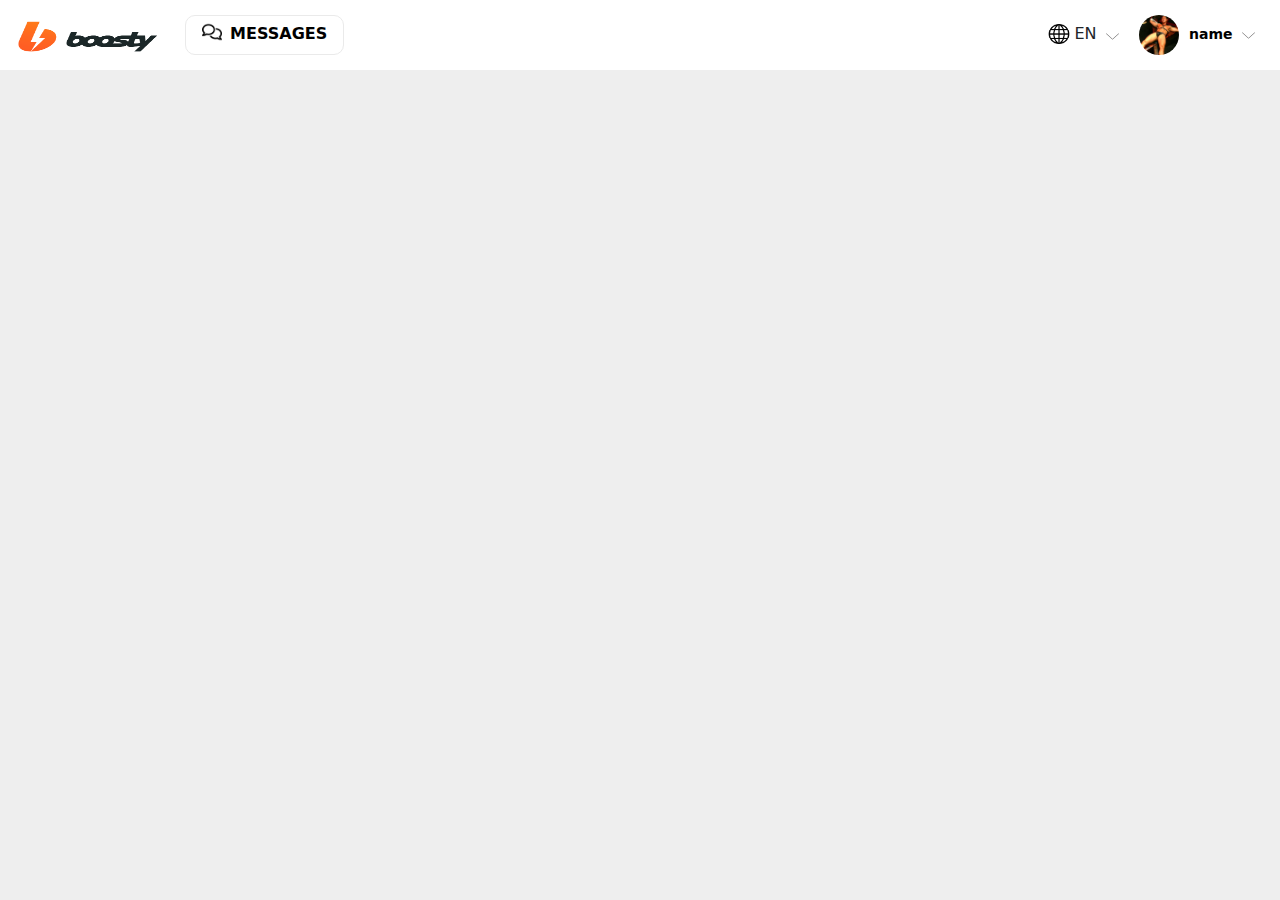
==== html/profil.html @ 9d368805 "second" ====
<!DOCTYPE html>
<html lang="en">
<head>
    <meta charset="UTF-8">
    <meta http-equiv="X-UA-Compatible" content="IE=edge">
    <meta name="viewport" content="width=device-width, initial-scale=1.0">
    <link rel="stylesheet" href="../css/header.css">
    <link href="https://cdn.jsdelivr.net/npm/bootstrap@5.3.3/dist/css/bootstrap.min.css" rel="stylesheet" integrity="sha384-QWTKZyjpPEjISv5WaRU9OFeRpok6YctnYmDr5pNlyT2bRjXh0JMhjY6hW+ALEwIH" crossorigin="anonymous">
    <link rel="stylesheet" href="../css/main.css">
    <title>Document</title>
</head>
<body>
    <header class="header" style="position: fixed; border-radius: 0.5p;">
        <div class="topmenu">
            <div class="topMenu_left menu_top">
                <img src="../images/boosty.png" alt="">
                <button type="button" class="message_top_btn font_600">
                    <a href="#" class="mess_link"><div class="messIcon"></div> MESSAGES</a>
                </button>
            </div>
            <div class="langChooser cursor" id="langChooser">
                <div class="langValue" id="langValue">
                    <img src="../images/globus.png">
                    <span id="language">EN</span>
                </div>
                <img src="../images/gray_arrow.png" id="arrow_img" class="arrow_icon">
                <div class="langs lang_none" id="langs">
                    <div class="lang_grid">
                        <div class="ru lan" id="ru">
                            <img src="../images/russianFlug.png">
                            RU
                        </div>
                        <div class="en lan" id="en">
                            <img src="../images/usaFlug.png">
                            EN
                        </div>
                    </div>
                </div>
            </div> 
            <div class="topMenu_right menu_top">
                <button type="button" class="profile_btn" id="profile_btn">
                    <div class="avatar-profile" style="background-image: url(../images/boy.jpeg);"></div>
                    <div class="mini-profile-name">
                        <span class="font_600">name</span>
                    </div>
                    <div class="arrow_profile">
                        <img src="../images/gray_arrow.png" id="arrow_profile">
                    </div>
                    <div class="mini_dropdown_menu" id="mini_dropdown_menu">
                        <div class="dropdown_top_block">
                            <div class="dropDown_item_feed items cursor">
                                <span class="spans_drop_down feed_span"><div class="feed_icon_drop_down"></div> Feed</span>
                            </div>
                            <div class="drop_down_my_subscribtions items cursor">
                                <span class="spans_drop_down subs_span"><div class="subs_drop_down_icon"></div>My sbuscribtions</span>
                            </div>
                            <div class="dropDown_acc_settings items cursor">
                                <span class="spans_drop_down settings_span"><div class="drop_down_settings"></div> Account settings</span>
                            </div>
                        </div>
                        <div class="log_out_dropdowm cursor">
                                <span class="spans_drop_down log_out_span"><div class="log_out_drop_down"></div> Log out</span>
                        </div>
                    </div>
                </button>
            </div>
        </div>
    </header>

<script src="../js/languageChooser.js"></script>
<script src="../js/Profile.js"></script>
</body>
</html>
---- css/header.css ----
header {
    width: 100%;
    background-color: #fff;
    height: 70px;
}

.topmenu {
    padding: 0 15px;
    display: inline-flex;
    width: 100%;
    margin: 15px 0;
}

.menu_top {
    height: 40px;
}

.logo {
    background-image: url(../images/boosty.svg);
    margin-right: 20px;
}

.topMenu_left img {
    width: 145px;
    height: 40px;
    margin-right: 20px;
}

.message_top_btn {
    height: 100%;
    width: auto;
    padding: 0 16px;
    background-color: #fff;
    border: 0.5px solid #eaeaea;
    border-radius: 10px;
}

.message_top_btn a {
    color: black;
    text-decoration: none;
    display: inline-flex;
}

.messIcon {
    width: 20px;
    height: 20px;
    background-repeat: no-repeat;
    background-size: 20px 20px;
    margin-right: 8px;
    background-image: url(../images/send_message.png);
}

.message_top_btn:hover .mess_link {
    color: #f15f2c;
    transition: 0.1s;
}

.message_top_btn:hover .messIcon {
    background-image: url(../images/messageHover.png);
    transition: 0.1s;
}

.signUp {
    width: 150px;
    height: 100%;
    background-color: #fff;
    border-radius: 10px;
    border: 0.5px solid #eaeaea;
    padding: 10px 20px;
    margin: 0 10px 0 0;
    font-size: 14px;
}

.signUp:hover {
    color: #f15f2c;
    transition: 0.3s;
    border-color: #c1c1c1;
}

.logIn {
    width: 150px;
    height: 100%;
    background-color: #f15f2c;
    color: #fff;
    border-radius: 10px;
    border: none;
    padding: 10px 20px;
    font-size: 14px;
}

.logIn:hover {
    background-color: #d45124;
    transition: 0.3s;
}

.langChooser {
    margin-left: auto;
    display: inline-flex;
    margin-top: auto;
    margin-bottom: auto;
    width: auto;
    height: 100%;
    margin-right: 20px;
}

.arrow_icon {
    width: 13.5px;
    height: 11px;
    margin: 8.8px 0 6px 9px;
}

.langValue img {
    margin-right: -8px;
    width: 36px;
    height: 20px;
    margin-bottom: 2px;
}

.langs {
    border-radius: 10px;
    background-color: #fff;
    padding: 5px 0;
    border: 0.5px solid #eaeaea;
    position: relative;
    width: auto;
    margin-top: 30px;
    display: none;
    position: absolute;
}

.lang_grid {
    display: grid;
}

.arrow_icon_up {
    transform: rotate(180deg);
    transition: 0.2s;
}

.arrow_icon_down {
    transform: rotate(360deg);
    transition: 0.2s;
}

.ru img {
    width: 19px;
    height: 13px;
    margin-top: auto;
    margin-bottom: auto;
    margin-right: 4px;
}

.lan {
    padding: 6px 15px;
    display: inline-flex;
    font-size: 14px;
    height: 34px;
}

.en img {
    width: 19px;
    height: 13px;
    margin-top: auto;
    margin-bottom: auto;
    margin-right: 4px;
}

.profile_btn {
    background-color: #fff;
    border: none;
    height: 40px;
    display: inline-flex;
    position: relative;
    margin-right: 10px;
}

.arrow_profile img {
    width: 13.5px;
    height: 11px;
}

.arrow_profile {
    height: 100%;
    padding-top: 8px;
    padding-bottom: 14px;
}

.mini-profile-name {
    height: 100%;
    padding: 9px 0 8px 0;
    font-size: 14px;
    margin: 0 9px 0 10px;
}

.mini-profile-name {
    font-size: 14px;
}

.avatar-profile {
    width: 40px;
    height: 40px;
    border-radius: 50%;
    background-image: cover;
    background-position: top center;
    background-size: cover;
}

.mini_dropdown_menu {
    width: 218.4px;
    position: absolute;
    height: auto;
    display: none;
    right: 0px;
    margin-top: 50px;
    border: 0.5px solid #eaeaea;
    border-radius: 10px;
    background-color: #fff;
}

.dropdown_top_block {
    padding: 6px 0;
    border-bottom: 0.5px solid #eaeaea;
}

.items {
    padding: 0px 15px 0 15px;
    height: 35px;
    align-items: center;
    display: flex;
    font-weight: 500;
    font-size: 14px;
}

.log_out_dropdowm {
    height: 50px;
    font-size: 14px;
    font-weight: 500;
    padding: 7px 15px;
    align-items: center;
    display: flex;
}

.log_out_drop_down {
    width: 18px;
    height: 18px;
    background-image: url(../images/log_out.png);
    background-size: 18px 18px;
    margin-right: 8px;
    margin-top: 2px;
}

.spans_drop_down {
    display: inline-flex;
}

.drop_down_settings {
    width: 22px;
    height: 22px;
    background-image: url(../images/drop_down_settings.png);
    background-size: 22px 22px;
    margin-right: 5px;
}


.dropDown_acc_settings:hover .drop_down_settings {
    background-image: url(../images/hovered_drop_down_settings.png);
    transition: 0.1s;
}

.dropDown_acc_settings:hover .settings_span {
    color: #f15f2c;
    transition: 0.1s;
}   

.log_out_dropdowm:hover .log_out_span {
    color: #f15f2c;
    transition: 0.1s;
}

.log_out_dropdowm:hover .log_out_drop_down {
    background-image: url(../images/hovered_log_out.png);
    transition: 0.1s;
}

.subs_drop_down_icon {
    width: 22px;
    height: 22px;
    background-image: url(../images/drop_down_users.png);
    background-size: 22px 22px;
    margin-right: 5px;
}

.drop_down_my_subscribtions:hover .subs_drop_down_icon {
    background-image: url(../images/hovered_drop_down_users.png);
    transition: 0.1s;
}

.drop_down_my_subscribtions:hover .subs_span {
    color: #f15f2c;
    transition: 0.1s;
}

.feed_icon_drop_down {
    width: 22px;
    height: 22px;
    background-image: url(../images/feed_filter_drop_down.png);
    background-size: 22px 22px;
    margin-right: 5px;
}

.dropDown_item_feed:hover .feed_icon_drop_down {
    background-image: url(../images/drop_down_feed.png);
    transition: 0.1s;
}

.dropDown_item_feed:hover .feed_span {
    color: #f15f2c;
    transition: 0.1s;
}

.becomeToCreator {
    height: 40px;
    margin-right: 20px;
}

.langChooser {
    margin-right: 20px;
}

.becomeToCreator {
    height: 100%;
    background-color: #fff;
    border-radius: 10px;
    border: 0.5px solid #eaeaea;
    padding: 10px 20px;
    margin: 0 10px 0 0;
    font-size: 14px;
}

.becomeToCreator:hover {
    color: #f15f2c;
    transition: 0.3s;
    border-color: #c1c1c1;
}
---- css/main.css ----
* {
    margin: 0;
    padding: 0;
    box-sizing: border-box!important;
}

body {
    background-color: #eee!important;
}

ul {
    list-style-type: none;
}

.cursor {
    cursor: pointer;
}

::selection {
    background: #F2D6BF;
    color: black;
    text-shadow: none;
}

::-moz-selection {
    background: #F2D6BF;
    color: #EEE;
    text-shadow: none;
}

.font_600 {
    font-weight: 600;
}

*, :after, :before {
    box-sizing: border-box;
}
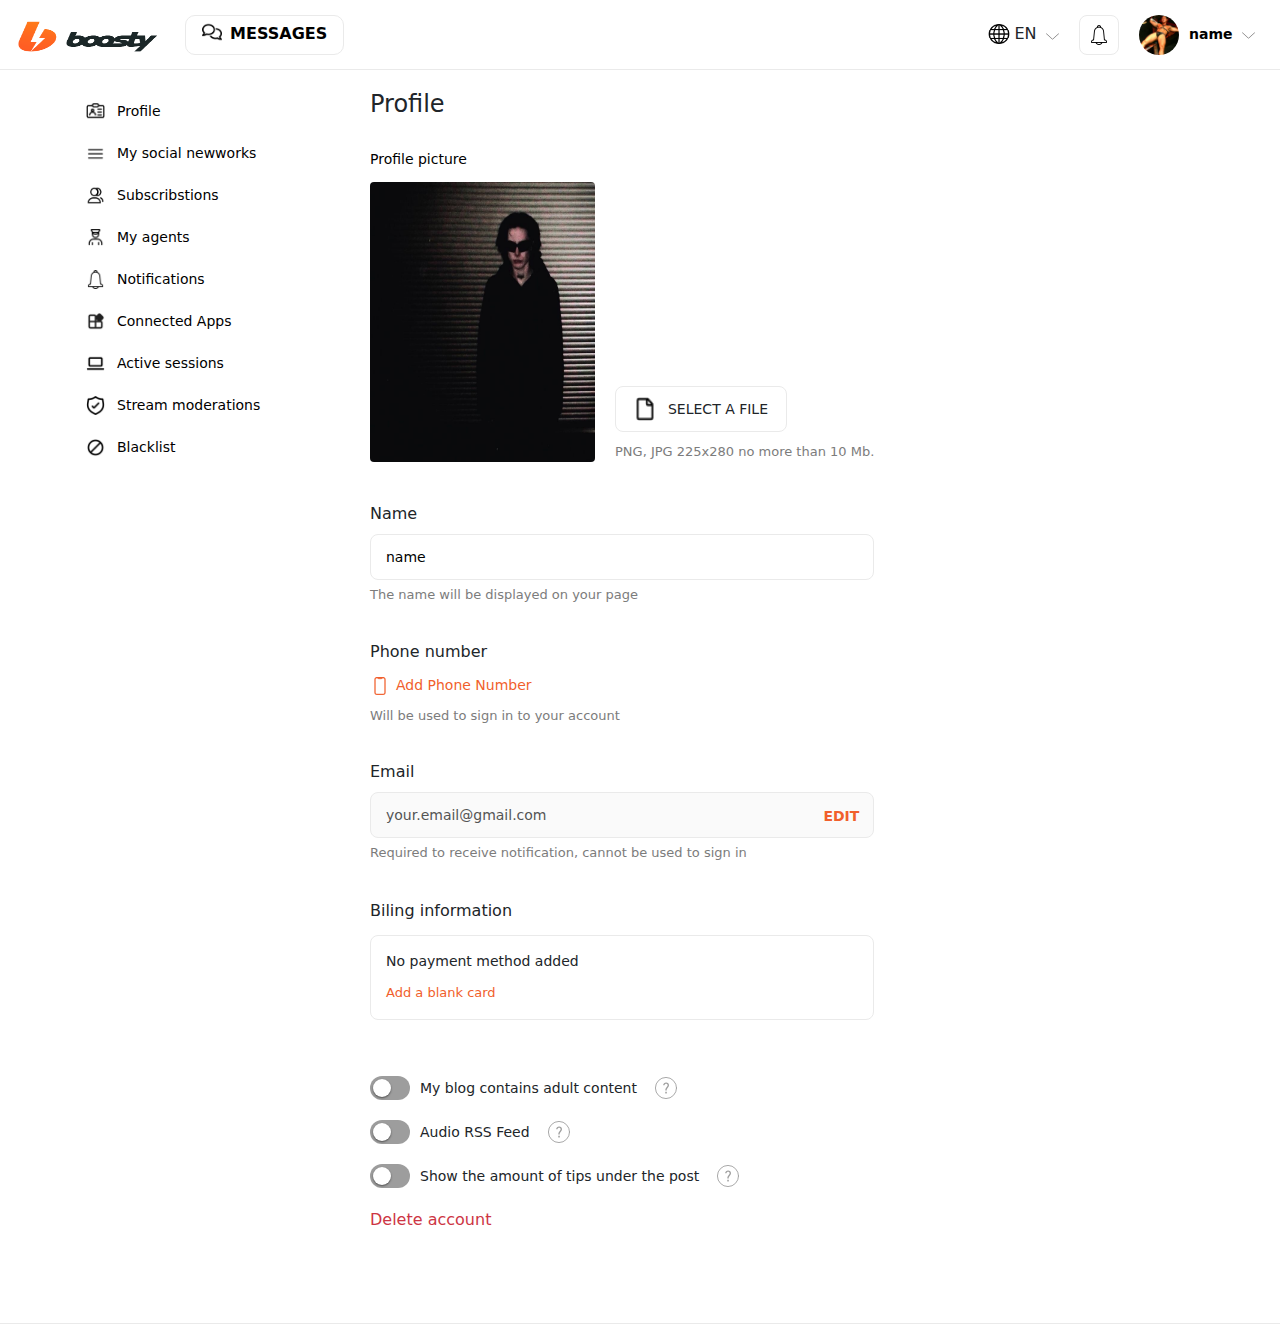
==== commit 9c067611: "second" ====
--- a/html/profil.html
+++ b/html/profil.html
@@ -5,15 +5,17 @@
     <meta http-equiv="X-UA-Compatible" content="IE=edge">
     <meta name="viewport" content="width=device-width, initial-scale=1.0">
     <link rel="stylesheet" href="../css/header.css">
+    <link rel="stylesheet" href="../css/profile.css">
     <link href="https://cdn.jsdelivr.net/npm/bootstrap@5.3.3/dist/css/bootstrap.min.css" rel="stylesheet" integrity="sha384-QWTKZyjpPEjISv5WaRU9OFeRpok6YctnYmDr5pNlyT2bRjXh0JMhjY6hW+ALEwIH" crossorigin="anonymous">
     <link rel="stylesheet" href="../css/main.css">
+    <link rel="icon" type="image/x-icon" href="../images/boosty_favicon.jpg">
     <title>Document</title>
 </head>
-<body>
-    <header class="header" style="position: fixed; border-radius: 0.5p;">
+<body style="background-color: #fff!important;">
+    <header class="header" style="border-bottom: 0.5px solid #eaeaea;">
         <div class="topmenu">
             <div class="topMenu_left menu_top">
-                <img src="../images/boosty.png" alt="">
+                <a href="../html/index.html"><img src="../images/boosty.png" alt=""></a>
                 <button type="button" class="message_top_btn font_600">
                     <a href="#" class="mess_link"><div class="messIcon"></div> MESSAGES</a>
                 </button>
@@ -37,6 +39,9 @@
                     </div>
                 </div>
             </div> 
+            <button type="button" class="buttonAlert">
+                <div class="alertIcon"></div>
+            </button>
             <div class="topMenu_right menu_top">
                 <button type="button" class="profile_btn" id="profile_btn">
                     <div class="avatar-profile" style="background-image: url(../images/boy.jpeg);"></div>
@@ -66,7 +71,154 @@
             </div>
         </div>
     </header>
-
+    <div class="mainContentblock">
+        <div class="settings_wrapper">
+            <div class="settings_menu">
+                <a href="#" id="Profile" class="profileClass"><div class="profileIcon IconsForSettings"></div> Profile</a>
+                <a href="#" id="SocialNetWork" class="SocialClass"><div class="socialIcon IconsForSettings"></div> My social newworks</a>
+                <a href="#" id="Subscribstions" class="SubClass"><div class="subIcon IconsForSettings"></div> Subscribstions</a>
+                <a href="#" id="Agents" class="AgentsClass"><div class="AgentIcon IconsForSettings"></div> My agents</a>
+                <a href="#" id="Notifications" class="NotificationsClass"><div class="NotificationIcon IconsForSettings"></div> Notifications</a>
+                <a href="#" id="Apps" class="AppsClass"><div class="AppsIcon IconsForSettings"></div> Connected Apps</a>
+                <a href="#" id="sessions" class="SessionsClass"><div class="SessionIcon IconsForSettings"></div> Active sessions</a>
+                <a href="#" id="Stream" class="StreamClass"><div class="StreamIcon IconsForSettings"></div> Stream moderations</a>
+                <a href="#" id="Blacklist" class="BlacklistClass"><div class="BlacklistIcon IconsForSettings"></div> Blacklist</a>
+            </div>
+            <form action="" method="POST" class="formSettings">
+                <div class="profileContentcontainer">
+                    <h2>Profile</h2>
+                    <div class="avatar_block_settings">
+                        <div class="avatar_blockTitle">
+                            Profile picture
+                        </div>
+                        <div class="avatarSettings">
+                            <img src="../images/Tvu-6YIiOb0.jpg" style="width: 225px; height: 280px; border-radius: 4px;">
+                            <div class="addImage_content">
+                                <div class="inputFIleAvatar">
+                                    <label for="avatar" class="avatarInput">
+                                        <input type="file" id="avatar">
+                                        <div class="fileIcon"></div>
+                                        <span class="fileTxt"> SELECT A FILE </span>
+                                    <label>
+                                </div>
+                                <div class="avatarDecription">
+                                    PNG, JPG 225x280 no more than 10 Mb.
+                                </div>
+                            </div>
+                        </div>
+                       <div class="PhoneForm_standart">
+                        <div class="inputController_name">
+                            <label class="nameInput_title">Name</label>
+                            <div class="inputName">
+                                <input type="text" name="name" placeholder="Your name" value="name">
+                            </div>
+                            <div class="inputName_describtion">
+                                <span>The name will be displayed on your page</span>
+                            </div>
+                        </div>
+                       </div>
+                        <div class="PhoneForm_standart">
+                            <span class="PhoneNumber_title">Phone number</span>
+                            <div class="PhoneSettings_btn">
+                                <button type="button" class="phonebtn"><img src="../images/phone.png" style="height: 18px; width: 20px; margin-right: 6px;"> Add Phone Number</button>
+                            </div>
+                            <div class="PhoneSettings_describtion"> Will be used to sign in to your account</div>
+                        </div>
+                        <div class="PhoneForm_standart">
+                            <label class="email_label">Email</label>
+                            <div class="InputContainer">
+                                <input type="text" id="emailInput" disabled="disabled" placeholder="Your emal" value="your.email@gmail.com" class="emailInput">
+                                <div class="rightElem">
+                                    <button type="button" class="editBtn" id="editBtn">
+                                        EDIT
+                                    </button>
+                                </div>
+                                <div class="inputName_describtion">
+                                    <span>Required to receive notification, cannot be used to sign in</span>
+                                </div>
+                            </div>
+                        </div>
+                        <div class="PhoneForm_standart">
+                            <div class="SettingsEdit_title">Biling information</div>
+                            <div class="paymentAdd_block">
+                                <div class="paymentAdd_describtion">
+                                    No payment method added
+                                </div>
+                                <a class="payment_link">Add a blank card</a>
+                            </div>
+                        </div>
+                        <div class="formSetting_toggle">
+                            <div class="SttingEditTogler_btn">
+                                <label class="toggleSwitch_label cursor" onclick="toggledSwitch()">
+                                    <div class="toggle_sitched_checkbox" id="switchContainer">
+                                        <div class="switch_checkbox"></div>
+                                    </div>
+                                    <span class="switchSpan"> My blog contains adult content</span>
+                                </label>
+                                <div class="queBlock">
+                                    <span class="dropdownQuestion_block"></span>
+                                        <div class="dropdownBlock">
+                                            <div class="dropdown_text">
+                                                Make sure that the content posted on Boosty complies with the user agreement in <a href="#" class="paragraphLink" target="_blank"> paragraph 5.4</a>, and check this box if it should be accessible only to people over 18 years old
+                                            </div>
+                                     </div>
+                                </div>
+                            </div>
+                        </div>
+                        <div class="formSetting_toggle">
+                            <div class="SttingEditTogler_btn">
+                                <label class="toggleSwitch_label cursor" onclick="audioSwitcher()">
+                                    <div class="toggle_sitched_checkbox" id="audioContainer">
+                                        <div class="switch_checkbox"></div>
+                                    </div>
+                                    <span class="switchSpan"> Audio RSS Feed</span>
+                                </label>
+                                <div class="queBlock">
+                                    <span class="dropdownQuestion_block"></span>
+                                        <div class="dropdownBlock">
+                                            <div class="dropdown_text">
+                                                Let your subscribers listen to your podcasts and audio in a convenient format
+                                                <div class="audioTest">
+                                                    <button type="button" class="testLinK_btn">
+                                                        <img src="../images/linkIcon.svg"> Test RSS Link
+                                                    </button>
+                                                </div>
+                                            </div>
+                                     </div>
+                                </div>
+                            </div>
+                        </div>
+                        <div class="formSetting_toggle">
+                            <div class="SttingEditTogler_btn">
+                                <label class="toggleSwitch_label cursor" onclick="ShowPost()">
+                                    <div class="toggle_sitched_checkbox" id="ShowPost">
+                                        <div class="switch_checkbox"></div>
+                                    </div>
+                                    <span class="switchSpan"> Show the amount of tips under the post</span>
+                                </label>
+                                <div class="queBlock">
+                                    <span class="dropdownQuestion_block"></span>
+                                        <div class="dropdownBlock">
+                                            <div class="dropdown_text">
+                                                Disable this setting if you want to hide the amount you have been donated in posts
+                                            </div>
+                                     </div>
+                                </div>
+                            </div>
+                        </div>
+                        <div class="PhoneForm_standart">
+                            <button type="button" class="deleteAccount_btn">
+                                Delete account
+                            </button>
+                        </div>
+                    </div>
+                </div>
+            </form>
+        </div>
+    </div>
+    <div class="footer_block">
+        
+    </div>
 <script src="../js/languageChooser.js"></script>
 <script src="../js/Profile.js"></script>
 </body>
--- a/css/header.css
+++ b/css/header.css
@@ -343,3 +343,39 @@
     border-color: #c1c1c1;
 }
 
+.dropdown_top_block a {
+    color: black;
+}
+
+.log_outLink {
+    color: black;
+}
+
+.buttonAlert {
+    align-items: center;
+    background-color: #fff;
+    border: none;
+    border-radius: 8px;
+    cursor: pointer;
+    display: flex;
+    height: 40px;
+    justify-content: center;
+    position: relative;
+    transition: all .2s ease;
+    width: 40px;
+    margin-right: 20px;
+    border: 1px solid #eaeaea;
+}
+
+
+.alertIcon {
+    width: 20px; 
+    background-image: url(../images/alert.png);
+    background-size: 20px 20px;
+    height: 20px;
+}
+
+.buttonAlert:hover .alertIcon {
+    transition: 0.1s;
+    background-image: url(../images/hovered_alert.png);
+}--- a/css/profile.css
+++ b/css/profile.css
@@ -0,0 +1,558 @@
+.mainContentblock {
+    margin: 0 auto;
+    padding-bottom: 20px;
+    width: 1140px;
+}
+
+.settings_wrapper {
+    display: flex;
+    padding-top: 20px;
+}
+
+.profileContentcontainer{
+    flex-grow: 1;
+    min-height: 100%;
+    padding: 0 0 35px;
+}
+
+.settings_menu {
+    margin-right: 30px;
+    width: 270px;
+}
+
+.settings_menu a {
+    align-items: center;
+    border-bottom: none;
+    border-radius: 8px;
+    cursor: pointer;
+    display: flex;
+    font-size: 14px;
+    font-weight: 500;
+    line-height: 22px;
+    padding: 10px 16px;
+    transition: color .2s;
+    width: 100%;
+    color: black;
+    text-decoration: none;
+}
+
+.profileContentcontainer h2 {
+    font-size: 24px;
+    margin-bottom: 30px;
+}
+
+.avatar_block_settings {
+    display: flex;
+    flex-direction: column;
+}
+
+.avatar_blockTitle {
+    color: black;
+    font-weight: 500;
+    font-size: 14px;
+    margin-bottom: 12px;
+}
+
+.avatarSettings {
+    align-items: flex-end;
+    display: flex;
+    justify-content: flex-start;
+    margin-bottom: 40px;
+    width: 100%;
+}
+
+.avatarInput {
+    align-items: center;
+    border-radius: 8px;
+    cursor: pointer;
+    display: flex;
+    justify-content: center;
+    max-width: 172px;
+    padding: 10px 14px;
+    border: 0.5px solid #eaeaea;
+    width: 100%;
+}
+
+.avatarInput input {
+    height: .1px;
+    opacity: 0;
+    overflow: hidden;
+    position: absolute;
+    width: .1px;
+    z-index: -1;
+}
+
+.fileTxt {
+    font-weight: 500;
+    font-size: 14px;
+}
+
+.avatarDecription {
+    word-wrap: break-word;
+    color: #7c7c7c;
+    font-size: 13px;
+    margin-top: 10px;
+    word-break: break-word;
+}
+
+.fileIcon {
+    width: 22px;
+    height: 24px;
+    background-image: url(../images/fileIcon.png);
+    background-position: 100%;
+    background-repeat: no-repeat;
+    background-size: 22px 24px;
+    margin-right: 12px;
+}
+
+.addImage_content {
+    margin-left: 20px;
+}
+
+.avatarInput:hover {
+    border-color: #f15f2c;
+    transition: 0.3s;
+}
+
+.profileIcon {
+    background-image: url(../images/profileIcon.png);
+}
+
+.profileClass:hover .profileIcon {
+    background-image: url(../images/hovered_profile.png);
+    transition: 0.3s;
+}
+
+.profileClass:hover {
+    color: #f15f2c;
+    transition: 0.3s;
+}
+
+.IconsForSettings {
+    background-size: 19px 19px;
+    width: 19px;
+    height: 19px;
+    margin-top: auto;
+    margin-bottom: auto;
+    background-repeat: no-repeat;
+    margin-right: 12px;
+}
+
+.socialIcon {
+    background-image: url(../images/socialMedia.png);
+}
+
+.SocialClass:hover .socialIcon {
+    background-image: url(../images/hovered_social.png);
+    transition: 0.3s;
+}
+
+.SocialClass:hover {
+    color: #f15f2c;
+    transition: 0.3s;
+}
+
+.subIcon {
+    background-image: url(../images/drop_down_users.png);
+}
+
+.SubClass:hover .subIcon {
+    background-image: url(../images/hovered_drop_down_users.png);
+    transition: 0.3s;
+}
+
+.SubClass:hover {
+    color: #f15f2c;
+    transition: 0.3s;
+}
+
+.AgentIcon {
+    background-image: url(../images/police.png)
+}
+
+.AgentsClass:hover .AgentIcon {
+    background-image: url(../images/hovered_police.png);
+    transition: 0.3s;
+}
+
+.AgentsClass:hover {
+    color: #f15f2c;
+    transition: 0.3s;
+}
+
+.NotificationIcon {
+    background-image: url(../images/alert.png);
+}
+
+.NotificationsClass:hover .NotificationIcon {
+    background-image: url(../images/hovered_alert.png);
+    transition: 0.3s;
+}
+
+.NotificationsClass:hover {
+    color: #f15f2c;
+    transition: 0.3s;
+}
+
+.AppsIcon {
+    background-image: url(../images/apps.png);
+}
+
+.AppsClass:hover .AppsIcon {
+    background-image: url(../images/hovered_apps.png);
+    transition: 0.3s;
+}
+
+.AgentsClass:hover {
+    color: #f15f2c;
+    transition: 0.3s;
+}
+
+.SessionIcon {
+    background-image: url(../images/lapTop.png);
+}
+
+.SessionsClass:hover .SessionIcon {
+    background-image: url(../images/hovered_lapTop.png);
+    transition: 0.3s;
+}
+
+.SessionsClass:hover {
+    color: #f15f2c;
+    transition: 0.3s;
+}
+
+.StreamIcon {
+    background-image: url(../images/security.png);
+}
+
+.StreamClass:hover .StreamIcon {
+    background-image: url(../images/hovered_security.png);
+    transition: 0.3s;
+}
+
+.StreamClass:hover {
+    color: #f15f2c;
+    transition: 0.3s;
+}
+
+.BlacklistIcon {
+    background-image: url(../images/block.png);
+}
+
+.BlacklistClass:hover .BlacklistIcon {
+    background-image: url(../images/hovered_block.png);
+    transition: 0.3s;
+}
+
+.BlacklistClass:hover {
+    color: #f15f2c;
+    transition: 0.3s;
+}
+
+.formSettings {
+    margin-right: 40px;
+    max-width: 570px;
+}
+
+.inputController_name {
+    position: relative;
+}
+
+.inputName input {
+    border-radius: 8px;
+    font-size: 14px;
+    font-variant-ligatures: common-ligatures;
+    line-height: 22px;
+    outline: none;
+    padding: 11px 15px;
+    width: 100%;
+    border: 1px solid #eaeaea;
+}
+
+.inputName input:hover {    
+    transition: 0.1s;
+    border-color: #c1c1c1;
+}
+
+.inputName input:focus {
+    border-color: #f15f2c;
+}
+
+.inputName_describtion {
+    color: #7c7c7c;
+    font-size: 13px;
+    margin-top: 5px;
+}
+
+.nameInput_title {
+    display: block;
+    font-weight: 500;
+    margin-bottom: 8px;
+}
+
+.PhoneForm_standart {
+    margin-bottom: 36px;
+}
+
+.PhoneNumber_title {
+    display: block;
+    font-weight: 500;
+    margin-bottom: 10px;
+}
+
+.PhoneSettings_btn {
+    align-items: center;
+    display: flex;
+    flex-wrap: wrap;
+    height: 24px;
+    position: relative;
+}
+
+.PhoneSettings_btn button {
+    align-items: center;
+    display: flex;
+    font-size: 14px;
+    font-weight: 500;
+    justify-content: flex-start;
+    background: transparent;
+    border: none;
+    border-bottom: 1px solid transparent;
+    color: #f15f2c;
+    cursor: pointer;
+    outline: none;
+    padding: 0;
+    text-decoration: none;
+    transition: border-color .2s;
+}
+
+.PhoneSettings_btn:hover .phonebtn{
+    text-decoration: underline;
+    text-underline-offset: 4px;
+}
+
+.PhoneSettings_describtion {
+    color: #7c7c7c;
+    font-size: 13px;
+    line-height: 16px;
+    margin-top: 10px;
+}
+
+.email_label {
+    display: block;
+    font-weight: 500;
+    margin-bottom: 8px;
+}
+
+.InputContainer {
+    position: relative;
+    width: 100%;
+}
+
+.emailInput {
+    appearance: none;
+    border-radius: 8px;
+    font-size: 14px;
+    font-variant-ligatures: common-ligatures;
+    line-height: 22px;
+    outline: none;
+    padding: 11px 15px;
+    width: 100%;
+    border: 1px solid #eaeaea;
+}
+
+.rightElem {
+    position: absolute;
+    top: 50%;
+    transform: translateY(-100%);
+    right: 15px;
+}
+
+.editBtn {
+    appearance: none;
+    background-color: transparent;
+    border: none;
+    color: #f15f2c;
+    cursor: pointer;
+    font-size: 14px;
+    font-weight: 600;
+    outline: none;
+    padding: 0;
+    text-transform: uppercase;
+}
+
+.SettingsEdit_title {
+    font-weight: 500;
+    margin-bottom: 12px;
+}
+
+.paymentAdd_block {
+    background-color: #fff;
+    border: 1px solid #eaeaea;
+    margin-bottom: 20px;
+    padding: 15px;
+    border-radius: 8px;
+}
+
+.paymentAdd_describtion {
+    margin-bottom: 8px;
+    font-size: 14px;
+}
+
+.payment_link {
+    align-items: center;
+    display: inline-flex;
+    font-size: 14px;
+    border-bottom: 1px solid transparent;
+    color: #f15f2c;
+    cursor: pointer;
+    font-size: 13px;
+    text-decoration: none;
+}
+
+.payment_link:hover {
+    text-decoration: underline;
+    text-underline-offset: 2px;
+}
+
+.formSetting_toggle {
+    margin-bottom: 20px;
+}
+
+.SttingEditTogler_btn {
+    display: flex;
+    gap: 10px;
+}
+
+.toggle_sitched_checkbox {
+    height: 24px;
+    padding: 3px;
+    width: 40px;
+    background-color: #9d9d9d;
+    border-radius: 15px;
+    cursor: pointer;
+    display: flex;
+    flex-shrink: 0;
+    justify-content: flex-start;
+    transition: all .3s;
+}
+
+.toggleSwitch_label {
+    justify-content: flex-start;
+    display: flex;
+    align-items: center;
+}
+
+.switch_checkbox {
+    border-radius: 50%;
+    height: 18px;
+    background-color: #fff;
+    box-shadow: 0 1px 2px 0 rgba(0,0,0,.5);
+    width: 18px;
+}
+
+.switch_active {
+    background-color: #f15f2c;
+    justify-content: flex-end;
+}
+
+.switchSpan {
+    font-size: 14px;
+    font-weight: 500;
+    line-height: 22px;
+    margin-bottom: 0;
+    margin-right: 0;
+    margin-left: 10px;
+}
+
+.dropdownQuestion_block {
+    height: 22px;
+    width: 22px;
+    margin: 0 0 0 8px;
+    border-bottom: 10px solid transparent;
+    box-sizing: content-box;
+    display: inline-block;
+    line-height: 13px;
+    position: relative;
+    cursor: pointer;
+    vertical-align: middle;
+    background-image: url(../images/question.svg);
+    background-size: 22px 22px;
+}
+
+.dropdownBlock {
+    border: 1px solid #eaeaea;
+    border-radius: 8px;
+    box-shadow: 0 2px 10px 0 rgba(0,0,0,.1);
+    display: none;
+    font-size: 13px;
+    font-weight: 400;
+    line-height: 16px;
+    max-width: 500px;
+    margin: 2px 0 0 0;
+    min-width: 350px;
+    padding: 10px 10px 10px 12px;
+    position: absolute;
+    z-index: 101;
+    background-color: #fff;
+}
+
+.dropdown_text {
+    color: #7c7c7c;
+    font-size: 13px;
+    line-height: 16px;
+}
+
+.queBlock:hover .dropdownBlock {
+    display: block;
+}
+
+.paragraphLink {
+    color: #f15f2c;
+    text-decoration: none;
+}
+
+.paragraphLink:hover {
+    text-decoration: underline;
+    text-underline-offset: 2px;
+}
+
+.testLinK_btn {
+    color: #f15f2c;
+    border: none;
+    background-color: #fff;
+    font-size: 14px;
+    margin-top: 20px;
+    align-items: center;
+    display: flex;
+    font-size: 16px;
+    line-height: 16px;
+}
+
+.testLinK_btn img {
+    width: 28px;
+    height: 26px;
+}
+
+.testLinK_btn:hover {
+    border-bottom: 0.1px solid #f15f2c;
+    transition: 0.1;
+}
+
+.deleteAccount_btn {
+    color: #cd3544;
+    border: none;
+    background-color: #fff;
+}
+
+.footer_block {
+    min-width: 1140px;
+    z-index: 96;
+    align-items: center;
+    background-color: #fff;
+    border-top: 1px solid #eaeaea;
+    display: flex;
+    flex-shrink: 0;
+    justify-content: center;
+    margin-top: auto;
+}--- a/css/main.css
+++ b/css/main.css
@@ -34,4 +34,19 @@
 
 *, :after, :before {
     box-sizing: border-box;
+}
+
+html::-webkit-scrollbar {
+    background-color: #fff0;
+    border-radius: 8px;
+    height: 6px;
+    width: 6px;
+}
+
+html::-webkit-scrollbar-track {
+    background-color: #fff0;
+}
+
+html::-webkit-scrollbar-button {
+    display: none;
 }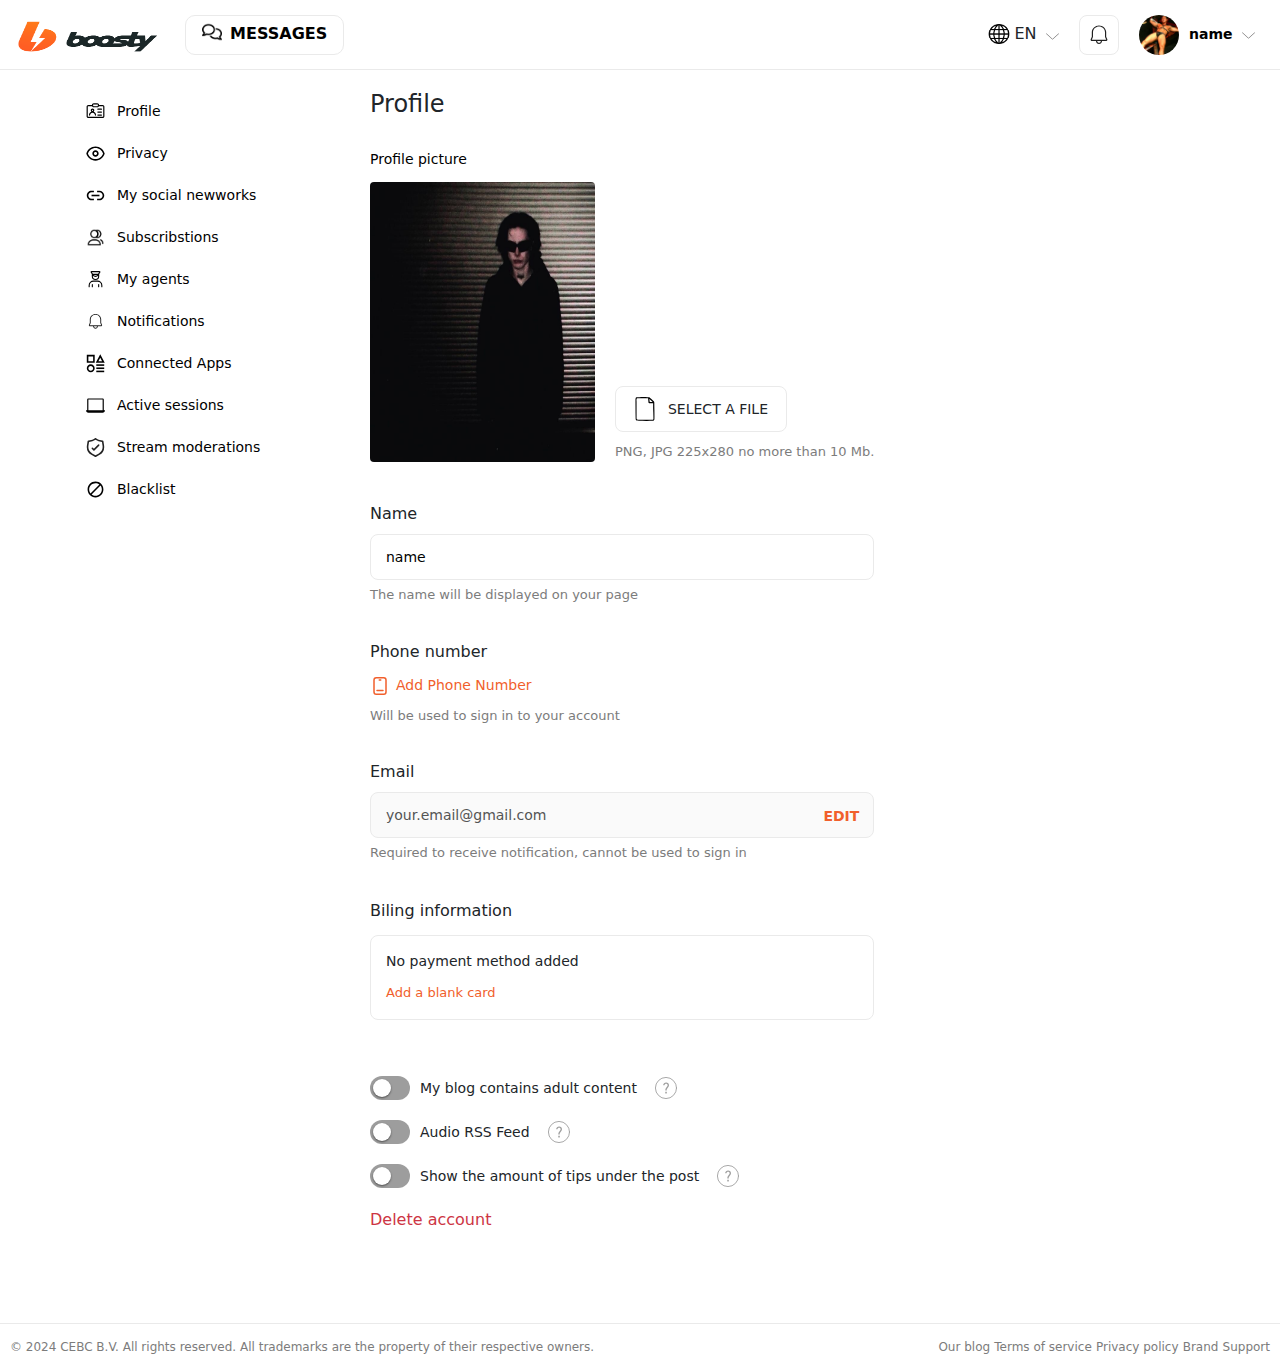
==== commit 24bbbf3e: "therd" ====
--- a/html/profil.html
+++ b/html/profil.html
@@ -75,6 +75,7 @@
         <div class="settings_wrapper">
             <div class="settings_menu">
                 <a href="#" id="Profile" class="profileClass"><div class="profileIcon IconsForSettings"></div> Profile</a>
+                <a href="#" id="Privacy" class="privacyClass"><div class="privacyIcon IconsForSettings"></div> Privacy</a>
                 <a href="#" id="SocialNetWork" class="SocialClass"><div class="socialIcon IconsForSettings"></div> My social newworks</a>
                 <a href="#" id="Subscribstions" class="SubClass"><div class="subIcon IconsForSettings"></div> Subscribstions</a>
                 <a href="#" id="Agents" class="AgentsClass"><div class="AgentIcon IconsForSettings"></div> My agents</a>
@@ -120,7 +121,7 @@
                         <div class="PhoneForm_standart">
                             <span class="PhoneNumber_title">Phone number</span>
                             <div class="PhoneSettings_btn">
-                                <button type="button" class="phonebtn"><img src="../images/phone.png" style="height: 18px; width: 20px; margin-right: 6px;"> Add Phone Number</button>
+                                <button type="button" class="phonebtn"><img src="../images/phone.svg" style="height: 18px; width: 20px; margin-right: 6px;"> Add Phone Number</button>
                             </div>
                             <div class="PhoneSettings_describtion"> Will be used to sign in to your account</div>
                         </div>
@@ -180,7 +181,7 @@
                                                 Let your subscribers listen to your podcasts and audio in a convenient format
                                                 <div class="audioTest">
                                                     <button type="button" class="testLinK_btn">
-                                                        <img src="../images/linkIcon.svg"> Test RSS Link
+                                                        <img src="../images/hoveredLink.svg"> Test RSS Link
                                                     </button>
                                                 </div>
                                             </div>
@@ -207,7 +208,7 @@
                             </div>
                         </div>
                         <div class="PhoneForm_standart">
-                            <button type="button" class="deleteAccount_btn">
+                            <button type="button" class="deleteAccount_btn" id="deleteAcc">
                                 Delete account
                             </button>
                         </div>
@@ -217,8 +218,45 @@
         </div>
     </div>
     <div class="footer_block">
-        
+        <div class="footerSides">
+            <div class="leftFooter_side">
+                © 2024 CEBC B.V. All rights reserved. All trademarks are the property of their respective owners.
+            </div>
+            <div class="rightFooter_side">
+                <a href="#" class="footerLinks"> Our blog</a>
+                <a href="#" class="footerLinks"> Terms of service</a>
+                <a href="#"> Privacy policy</a>
+                <a href="#"> Brand</a>
+                <a href="#"> Support</a>
+            </div>
+        </div>
     </div>
+
+
+    <div id="modalDeleteAcc" class="modalDeleteAcc">
+        <div class="modalAccDelete">
+            <div class="test">
+                <span class="spanCross" id="cross"><img src="../images/crossSvg.svg" style="width: 25px; height: 25px;"></span>
+                <h2 class="deleteAccTitle">Are you sure you want to delete your profile?</h2>
+                    <div class="deleteAcc_description">
+                        <div class="desc_text">
+                            Confirm the deletion of the profile. You will lose all your data and access to content.
+                        </div>
+                        <div class="checkBoxToDeleteAcc">
+                            <div class="cheackboxDel">
+                                <input type="checkbox" class="checkboxDel" id="checkboxDel"> <div class="cheackBox_text"> Yes, I want to delete my profile</div>
+                            </div>
+                        </div>
+                     </div>
+                     <div class="confirm_btns">
+                         <button type="button" id="deleteBtn" class="disabled_btn" disabled>DELETE</button>
+                         <button type="button" class="cancel" id="cancel">CANCEL</button>
+                     </div>
+            </div>
+        </div> 
+    </div>
+
+<script src="../js/accDelete.js"></script>
 <script src="../js/languageChooser.js"></script>
 <script src="../js/Profile.js"></script>
 </body>
--- a/css/header.css
+++ b/css/header.css
@@ -369,13 +369,14 @@
 
 
 .alertIcon {
-    width: 20px; 
-    background-image: url(../images/alert.png);
-    background-size: 20px 20px;
-    height: 20px;
+    width: 24px; 
+    background-image: url(../images/alert.svg);
+    background-size: 24px 28px;
+    background-repeat: no-repeat;
+    height: 28px;
 }
 
 .buttonAlert:hover .alertIcon {
     transition: 0.1s;
-    background-image: url(../images/hovered_alert.png);
+    background-image: url(../images/hoveredAlert.svg);
 }--- a/css/profile.css
+++ b/css/profile.css
@@ -98,7 +98,7 @@
 .fileIcon {
     width: 22px;
     height: 24px;
-    background-image: url(../images/fileIcon.png);
+    background-image: url(../images/fileIcon.svg);
     background-position: 100%;
     background-repeat: no-repeat;
     background-size: 22px 24px;
@@ -115,11 +115,11 @@
 }
 
 .profileIcon {
-    background-image: url(../images/profileIcon.png);
+    background-image: url(../images/profile.svg);
 }
 
 .profileClass:hover .profileIcon {
-    background-image: url(../images/hovered_profile.png);
+    background-image: url(../images/hoveredProfile.svg);
     transition: 0.3s;
 }
 
@@ -138,12 +138,26 @@
     margin-right: 12px;
 }
 
+.privacyIcon {
+    background-image: url(../images/eye.svg);
+}
+
+.privacyClass:hover .privacyIcon {
+    background-image: url(../images/hoveredEye.svg);
+    transition: 0.3s;
+}
+
+.privacyClass:hover {
+    color: #f15f2c;
+    transition: 0.3s;
+}
+
 .socialIcon {
-    background-image: url(../images/socialMedia.png);
+    background-image: url(../images/link.svg);
 }
 
 .SocialClass:hover .socialIcon {
-    background-image: url(../images/hovered_social.png);
+    background-image: url(../images/hoveredLink.svg);
     transition: 0.3s;
 }
 
@@ -167,11 +181,11 @@
 }
 
 .AgentIcon {
-    background-image: url(../images/police.png)
+    background-image: url(../images/police.svg)
 }
 
 .AgentsClass:hover .AgentIcon {
-    background-image: url(../images/hovered_police.png);
+    background-image: url(../images/hoveredPolice.svg);
     transition: 0.3s;
 }
 
@@ -181,11 +195,11 @@
 }
 
 .NotificationIcon {
-    background-image: url(../images/alert.png);
+    background-image: url(../images/alert.svg);
 }
 
 .NotificationsClass:hover .NotificationIcon {
-    background-image: url(../images/hovered_alert.png);
+    background-image: url(../images/hoveredAlert.svg);
     transition: 0.3s;
 }
 
@@ -195,11 +209,16 @@
 }
 
 .AppsIcon {
-    background-image: url(../images/apps.png);
+    background-image: url(../images/shapes.svg);
 }
 
 .AppsClass:hover .AppsIcon {
-    background-image: url(../images/hovered_apps.png);
+    background-image: url(../images/hoveredShapes.svg);
+    transition: 0.3s;
+}
+
+.AppsClass:hover {
+    color: #f15f2c;
     transition: 0.3s;
 }
 
@@ -209,11 +228,11 @@
 }
 
 .SessionIcon {
-    background-image: url(../images/lapTop.png);
+    background-image: url(../images/laptop.svg);
 }
 
 .SessionsClass:hover .SessionIcon {
-    background-image: url(../images/hovered_lapTop.png);
+    background-image: url(../images/hoveredLaptop.svg);
     transition: 0.3s;
 }
 
@@ -223,11 +242,11 @@
 }
 
 .StreamIcon {
-    background-image: url(../images/security.png);
+    background-image: url(../images/security.svg);
 }
 
 .StreamClass:hover .StreamIcon {
-    background-image: url(../images/hovered_security.png);
+    background-image: url(../images/hoveredSecurity.svg);
     transition: 0.3s;
 }
 
@@ -237,11 +256,11 @@
 }
 
 .BlacklistIcon {
-    background-image: url(../images/block.png);
+    background-image: url(../images/block.svg);
 }
 
 .BlacklistClass:hover .BlacklistIcon {
-    background-image: url(../images/hovered_block.png);
+    background-image: url(../images/hoveredBlock.svg);
     transition: 0.3s;
 }
 
@@ -555,4 +574,153 @@
     flex-shrink: 0;
     justify-content: center;
     margin-top: auto;
+}
+
+.footerSides {
+    flex-direction: row;
+    height: 46px;
+    min-width: 1140px;
+    padding: 16px 10px 15px;
+    width: 100%;
+    display: flex;
+    font-size: 13px;
+    justify-content: space-between;
+    line-height: 14px;
+}
+
+.leftFooter_side {
+    color: #7c7c7c;
+    font-size: 12px;
+}
+
+.rightFooter_side {
+    flex-direction: row;
+}
+
+.rightFooter_side a {
+    color: #7c7c7c;
+    font-size: 12px;
+    text-decoration: none;
+}
+
+.footerLinks:hover {
+    text-underline-offset: 2px;
+    text-decoration: underline;
+}
+
+.modalDeleteAcc {
+    display: none;
+    position: fixed;
+    z-index: 1; 
+    padding-top: 100px; 
+    left: 0;
+    top: 0;
+    width: 100%;
+    height: 100%;
+    overflow: auto; 
+    background-color: rgb(0,0,0); 
+    background-color: rgba(0,0,0,0.4); 
+}
+
+.modalAccDelete {
+    position: relative;
+    margin: auto;
+    width: 500px;
+    display: flex;
+    padding: 20px;
+    background-color: #fff;
+    border-radius: 10px;
+}
+
+.deleteAccTitle {
+    font-size: 21px;
+    font-weight: 500;
+    width: 100%;
+    margin: 0 20px 30px 0;
+    position: relative;
+    z-index: 1;
+}
+
+.deleteAcc_description {
+    margin-bottom: 20px;
+    font-size: 14px;
+}
+
+.checkBoxToDeleteAcc {
+    line-height: 22px;
+    z-index: 1;
+    margin-bottom: 20px;
+}
+
+.cheackBox_text {
+    font-size: 14px;
+    line-height: 14px;
+    margin-left: 10px;
+    text-align: left;
+}
+
+.cheackboxDel {
+    -webkit-tap-highlight-color: transparent;
+    align-items: center;
+    cursor: pointer;
+    display: flex;
+    flex-direction: row;
+}
+
+.desc_text {
+    margin-bottom: 20px;
+}
+
+.checkboxDel {
+    width: 20px;
+    height: 20px;
+}
+
+.confirm_btns {
+    height: 40px;
+}
+
+.Delete_btn {
+    background-color: #f15f2c!important;
+    border-radius: 10px;
+    padding: 10px 20px;
+    width: 150px;
+    border: none;
+    color: white;
+    height: 100%;
+    font-weight: 500;
+    margin-right: 10px;
+}
+
+.cancel {
+    width: 150px;
+    height: 100%;
+    background-color: #fff;
+    border-radius: 10px;
+    border: 0.5px solid #eaeaea;
+    padding: 10px 20px;
+    font-size: 14px;
+    font-weight: 500;
+}
+
+.disabled_btn {
+    background-color: #c1c1c1;
+    border-radius: 10px;
+    padding: 10px 20px;
+    width: 150px;
+    border: none;
+    color: white;
+    height: 100%;
+    font-weight: 500;
+    margin-right: 10px;
+}
+
+.spanCross {
+    cursor: pointer;
+    height: 25px;
+    position: absolute;
+    right: 15px;
+    top: 15px;
+    width: 25px;
+    z-index: 2;
 }--- a/css/main.css
+++ b/css/main.css
@@ -49,4 +49,8 @@
 
 html::-webkit-scrollbar-button {
     display: none;
+}
+
+.fixed {
+    position: fixed;
 }